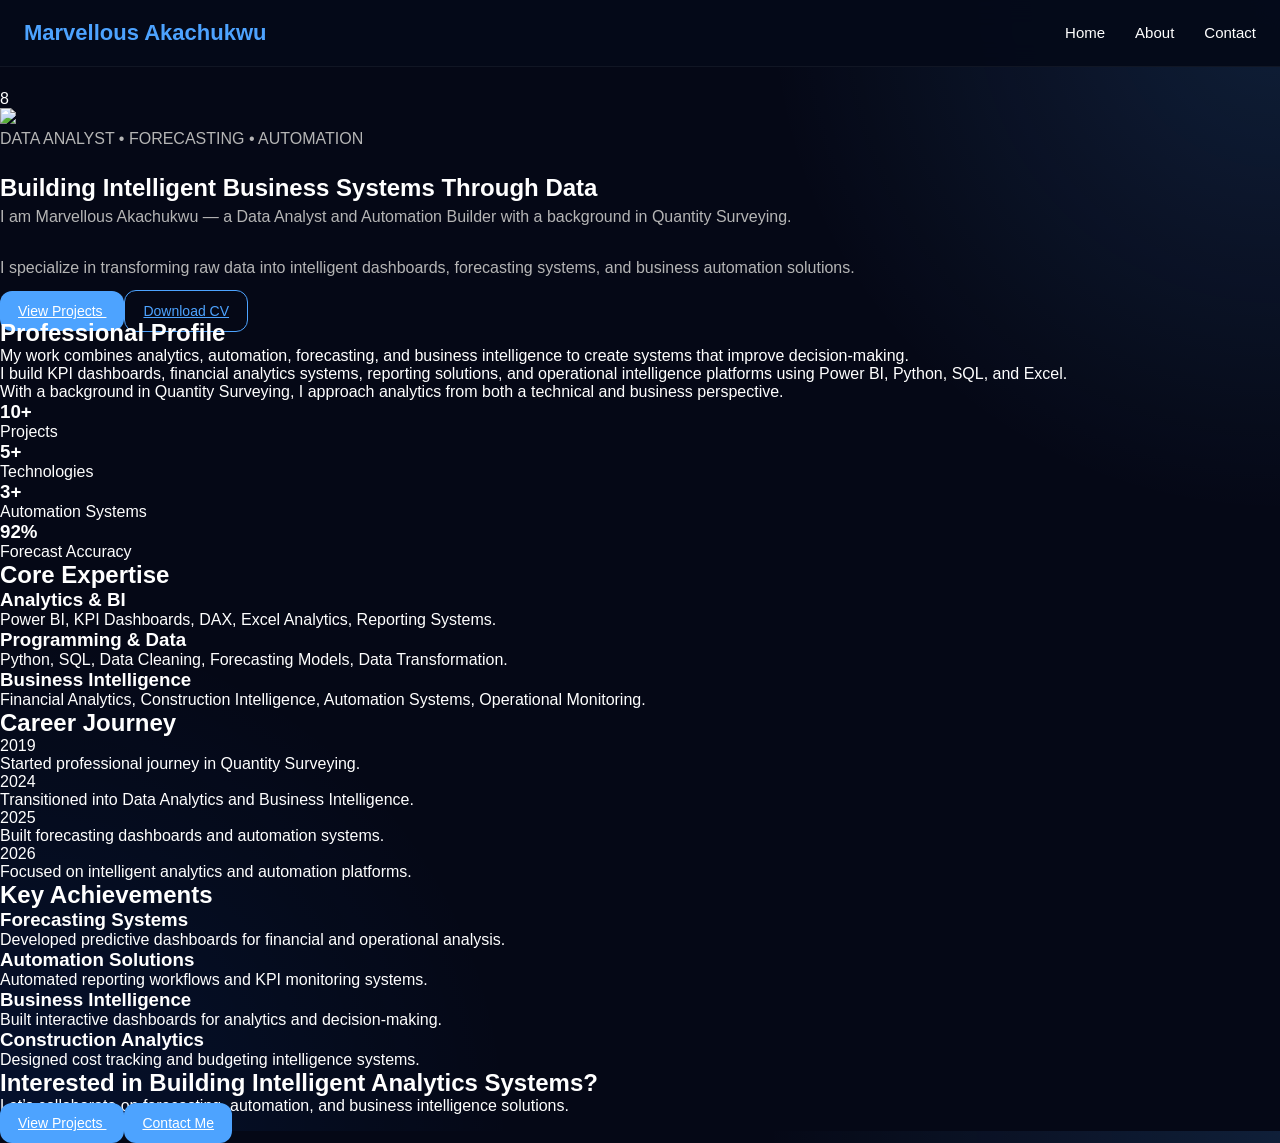
==== templates/about.html @ 8e018c5b "Update about.html" ====
8<!DOCTYPE html>
<html lang="en">
<head>

  <meta charset="UTF-8">
  <meta name="viewport" content="width=device-width, initial-scale=1.0">

  <title>About | Marvellous Akachukwu</title>

<link rel="stylesheet" href="/static/style.css">
</head>

<body>

<!-- NAVBAR -->
<nav>

  <h2 class="logo">Marvellous Akachukwu</h2>
  

  <ul class="nav-links">

  <li><a href="index.html">Home</a></li>

  <a href="about.html">About</a>

  <li><a href="contact.html">Contact</a></li>

</ul>


  <div class="menu-icon">
    ☰
  </div>

</nav>



<!-- ABOUT HERO -->
<section class="about-hero">

  <div class="about-image">

<img src="images/profile.png">

  </div>


  <div class="about-text">

    <p class="small-text">
      DATA ANALYST • FORECASTING • AUTOMATION
    </p>

    <h1>
      Building Intelligent Business Systems Through Data
    </h1>

    <p>
      I am Marvellous Akachukwu — a Data Analyst and
      Automation Builder with a background in Quantity
      Surveying.
    </p>

    <p>
      I specialize in transforming raw data into
      intelligent dashboards, forecasting systems,
      and business automation solutions.
    </p>

    <div class="about-buttons">

      <a href="index.html#projects" class="primary-btn">
        View Projects
      </a>

      <a href="#" class="secondary-btn">
        Download CV
      </a>

    </div>

  </div>

</section>



<!-- PROFESSIONAL PROFILE -->
<section class="profile-section">

  <div class="profile-grid">

    <!-- LEFT -->
    <div class="profile-text">

      <h2>Professional Profile</h2>

      <p>
        My work combines analytics, automation,
        forecasting, and business intelligence
        to create systems that improve decision-making.
      </p>

      <p>
        I build KPI dashboards, financial analytics
        systems, reporting solutions, and operational
        intelligence platforms using Power BI,
        Python, SQL, and Excel.
      </p>

      <p>
        With a background in Quantity Surveying,
        I approach analytics from both a technical
        and business perspective.
      </p>

    </div>


    <!-- RIGHT -->
    <div class="profile-stats">

      <div class="stat-card">
        <h3>10+</h3>
        <p>Projects</p>
      </div>

      <div class="stat-card">
        <h3>5+</h3>
        <p>Technologies</p>
      </div>

      <div class="stat-card">
        <h3>3+</h3>
        <p>Automation Systems</p>
      </div>

      <div class="stat-card">
        <h3>92%</h3>
        <p>Forecast Accuracy</p>
      </div>

    </div>

  </div>

</section>



<!-- EXPERTISE -->
<section class="expertise-section">

  <h2>Core Expertise</h2>

  <div class="expertise-grid">

    <div class="expertise-card">

      <h3>Analytics & BI</h3>

      <p>
        Power BI, KPI Dashboards,
        DAX, Excel Analytics,
        Reporting Systems.
      </p>

    </div>


    <div class="expertise-card">

      <h3>Programming & Data</h3>

      <p>
        Python, SQL,
        Data Cleaning,
        Forecasting Models,
        Data Transformation.
      </p>

    </div>


    <div class="expertise-card">

      <h3>Business Intelligence</h3>

      <p>
        Financial Analytics,
        Construction Intelligence,
        Automation Systems,
        Operational Monitoring.
      </p>

    </div>

  </div>

</section>



<!-- CAREER JOURNEY -->
<section class="journey-section">

  <h2>Career Journey</h2>

  <div class="timeline">

    <div class="timeline-item">

      <span>2019</span>

      <p>
        Started professional journey
        in Quantity Surveying.
      </p>

    </div>


    <div class="timeline-item">

      <span>2024</span>

      <p>
        Transitioned into Data Analytics
        and Business Intelligence.
      </p>

    </div>


    <div class="timeline-item">

      <span>2025</span>

      <p>
        Built forecasting dashboards
        and automation systems.
      </p>

    </div>


    <div class="timeline-item">

      <span>2026</span>

      <p>
        Focused on intelligent analytics
        and automation platforms.
      </p>

    </div>

  </div>

</section>



<!-- ACHIEVEMENTS -->
<section class="achievement-section">

  <h2>Key Achievements</h2>

  <div class="achievement-grid">

    <div class="achievement-card">

      <h3>Forecasting Systems</h3>

      <p>
        Developed predictive dashboards
        for financial and operational analysis.
      </p>

    </div>


    <div class="achievement-card">

      <h3>Automation Solutions</h3>

      <p>
        Automated reporting workflows
        and KPI monitoring systems.
      </p>

    </div>


    <div class="achievement-card">

      <h3>Business Intelligence</h3>

      <p>
        Built interactive dashboards
        for analytics and decision-making.
      </p>

    </div>


    <div class="achievement-card">

      <h3>Construction Analytics</h3>

      <p>
        Designed cost tracking and
        budgeting intelligence systems.
      </p>

    </div>

  </div>

</section>



<!-- CTA -->
<section class="cta-section">

  <h2>
    Interested in Building Intelligent Analytics Systems?
  </h2>

  <p>
    Let’s collaborate on forecasting,
    automation, and business intelligence solutions.
  </p>

  <div class="about-buttons">

    <a href="index.html#projects" class="primary-btn">
      View Projects
    </a>

    <a  href="contact.html" class="primary-btn">
      Contact Me
    </a>

  </div>

</section>

<script src="script.js"></script>
</body>
</html>
---- static/style.css ----
/* ── RESET ── */
*{
  margin:0;
  padding:0;
  box-sizing:border-box;
  font-family:Arial, sans-serif;
}

/* ── BODY ── */
body{
  background:
    radial-gradient(circle at top right, rgba(77,163,255,0.15), transparent 30%),
    radial-gradient(circle at bottom left, rgba(0,102,255,0.1), transparent 30%),
    #050816;
  color:white;
  overflow-x:hidden;
  padding-top:90px;
}

/* ── NAVBAR ── */
nav{
  position:fixed;
  top:0; left:0;
  width:100%;
  display:flex;
  justify-content:space-between;
  align-items:center;
  padding:20px 24px;
  background:rgba(5,10,25,0.95);
  backdrop-filter:blur(12px);
  z-index:9999;
  border-bottom:1px solid rgba(255,255,255,0.05);
}

.logo{
  color:#4da3ff;
  font-size:22px;
  font-weight:bold;
}

/* NAV LINKS — hidden by default (mobile first) */
.nav-links{
  display:none;
  gap:25px;
  list-style:none;
}

.nav-links a{
  text-decoration:none;
  color:white;
  font-size:15px;
  transition:0.3s;
}

.nav-links a:hover{ color:#4da3ff; }

/* MENU ICON — visible by default (mobile first) */
.menu-icon{
  display:block;
  font-size:32px;
  color:white;
  cursor:pointer;
}

/* Mobile dropdown when active */
.nav-links.active{
  display:flex;
  flex-direction:column;
  position:absolute;
  top:80px;
  right:20px;
  background:#081120;
  width:200px;
  border-radius:16px;
  padding:20px;
  gap:20px;
  z-index:9998;
}

/* ── HERO — mobile first ── */
.hero{
  display:flex;
  flex-direction:column;
  gap:20px;
  padding:20px 20px;
  min-height:auto;
}

.small-text{
  color:#4da3ff;
  margin-bottom:10px;
  font-size:13px;
}

.hero h1{
  font-size:28px;
  line-height:1.3;
  margin-bottom:15px;
}

.hero span{ color:#4da3ff; }

.description{
  color:#b5b5b5;
  line-height:1.7;
  margin-bottom:20px;
  font-size:15px;
}

.buttons{
  display:flex;
  gap:12px;
  flex-wrap:wrap;
}

.primary-btn,
.secondary-btn{
  padding:12px 18px;
  border:none;
  border-radius:12px;
  font-size:14px;
  cursor:pointer;
}

.primary-btn{
  background:#4da3ff;
  color:white;
}

.secondary-btn{
  background:transparent;
  border:1px solid #4da3ff;
  color:#4da3ff;
}

/* HERO IMAGE */
.hero-image{
  display:flex;
  justify-content:center;
}

.hero-image img{
  width:180px;
  height:180px;
  object-fit:cover;
  border-radius:50%;
  border:3px solid rgba(77,163,255,0.4);
  box-shadow:0 0 40px rgba(77,163,255,0.2);
}

/* ── GLOW LINE ── */
.glow-line{
  width:100%;
  height:2px;
  background:linear-gradient(to right, transparent,#4da3ff,transparent);
  margin-top:30px;
  opacity:0.7;
}

/* ── DASHBOARD PREVIEW ── */
.dashboard-preview{
  margin-top:20px;
  display:flex;
  flex-direction:column;
  gap:15px;
  padding:0 20px;
}

.dashboard-card{
  background:rgba(255,255,255,0.05);
  border:1px solid rgba(77,163,255,0.15);
  padding:20px;
  border-radius:20px;
  backdrop-filter:blur(12px);
  transition:0.3s;
}

.dashboard-card:hover{
  transform:translateY(-5px);
  box-shadow:0 0 20px rgba(77,163,255,0.2);
}

.dashboard-card h4{
  color:#4da3ff;
  margin-bottom:10px;
}

.dashboard-card p{
  font-size:22px;
  font-weight:bold;
}

/* ── FLOATING CARD ── */
.floating-card{
  margin:20px;
  background:rgba(255,255,255,0.05);
  border:1px solid rgba(255,255,255,0.1);
  padding:20px;
  border-radius:20px;
  backdrop-filter:blur(10px);
}

/* ── METRICS ── */
.metrics{
  display:flex;
  flex-direction:column;
  padding:20px;
  gap:15px;
}

.metric-card{
  background:#0d1326;
  padding:20px;
  border-radius:20px;
  text-align:center;
}

.metric-card h2{
  color:#4da3ff;
  margin-bottom:10px;
  font-size:26px;
}

/* ── PROJECTS ── */
.projects{ padding:20px; }

.projects h2{ margin-bottom:20px; }

.project-slider{
  display:flex;
  gap:15px;
  overflow-x:auto;
  scroll-behavior:smooth;
  scrollbar-width:none;
  padding-bottom:10px;
}

.project-slider::-webkit-scrollbar{ display:none; }

.project-card{
  min-width:85%;
  max-width:85%;
  background:rgba(255,255,255,0.04);
  border:1px solid rgba(255,255,255,0.05);
  border-radius:24px;
  padding:16px;
  flex-shrink:0;
  backdrop-filter:blur(12px);
  transition:0.4s;
}

.project-card:hover{
  transform:translateY(-5px);
  box-shadow:0 0 25px rgba(77,163,255,0.15);
}

.project-card img{
  width:100%;
  border-radius:15px;
  margin-bottom:18px;
}

.project-card h3{ margin-bottom:12px; }

.project-card p{
  color:#b5b5b5;
  line-height:1.6;
}

.tags{
  display:flex;
  flex-wrap:wrap;
  gap:10px;
  margin-top:20px;
}

.tags span{
  padding:8px 14px;
  border-radius:30px;
  background:rgba(77,163,255,0.08);
  color:#4da3ff;
  font-size:14px;
  border:1px solid rgba(77,163,255,0.15);
}

/* ── TECH STACK ── */
.tech-stack{ padding:20px; }

.tech-stack h2{ margin-bottom:20px; }

.stack-container{
  display:flex;
  flex-wrap:wrap;
  gap:15px;
}

.stack-item{
  padding:12px 18px;
  border-radius:40px;
  background:rgba(255,255,255,0.05);
  border:1px solid rgba(77,163,255,0.2);
  color:#4da3ff;
  font-weight:bold;
  backdrop-filter:blur(10px);
}

/* ── SERVICES ── */
.services{ padding:20px; }

.services h2{ margin-bottom:20px; }

.service-card{
  background:rgba(255,255,255,0.04);
  border:1px solid rgba(255,255,255,0.05);
  padding:25px;
  border-radius:24px;
  margin-bottom:20px;
  backdrop-filter:blur(12px);
}

.service-card h3{
  color:#4da3ff;
  margin-bottom:12px;
  font-size:20px;
}

.service-card p{
  color:#b5b5b5;
  line-height:1.7;
}

/* ── ABOUT ── */
.about{ padding:40px 20px; }

.about h2{
  font-size:32px;
  margin-bottom:20px;
}

.about-container{
  background:rgba(255,255,255,0.03);
  border:1px solid rgba(255,255,255,0.05);
  border-radius:24px;
  padding:24px;
  backdrop-filter:blur(10px);
}

.about-text p{
  color:#b5b5b5;
  line-height:1.9;
  margin-bottom:20px;
  font-size:16px;
}

.about-text span{
  color:#4da3ff;
  font-weight:bold;
}


/* ══════════════════════════════════════
   DESKTOP  (min-width: 900px)
   Triggers on:
   - Actual desktop/laptop screens
   - Firefox Android Desktop mode (changes viewport)
   Does NOT trigger on:
   - Chrome Android Desktop mode (viewport stays narrow)
══════════════════════════════════════ */
@media(min-width:900px){

  /* NAVBAR */
  .nav-links{
    display:flex !important;
    flex-direction:row;
    position:static;
    background:none;
    width:auto;
    padding:0;
    gap:30px;
  }

  .nav-links.active{
    flex-direction:row;
    position:static;
    background:none;
    width:auto;
    padding:0;
  }

  .menu-icon{ display:none !important; }

  /* HERO */
  .hero{
    flex-direction:row;
    justify-content:space-between;
    align-items:center;
    padding:80px;
    gap:60px;
    min-height:80vh;
  }

  .hero-text{ flex:1; }

  .hero h1{ font-size:52px; }

  .hero-image{
    flex:1;
    justify-content:center;
  }

  .hero-image img{
    width:350px;
    height:350px;
  }

  /* DASHBOARD */
  .dashboard-preview{
    flex-direction:row;
    padding:0 80px;
  }

  /* METRICS */
  .metrics{
    flex-direction:row;
    justify-content:center;
    padding:40px 80px;
  }

  .metric-card{ flex:1; }

  /* PROJECTS */
  .projects{ padding:40px 80px; }

  .project-card{
    min-width:420px;
    max-width:420px;
  }

  /* TECH STACK */
  .tech-stack{ padding:40px 80px; }
  .stack-container{ justify-content:center; }

  /* SERVICES */
  .services{
    display:grid;
    grid-template-columns:1fr 1fr;
    gap:25px;
    padding:40px 80px;
  }

  .services h2{ grid-column:1 / -1; }

  .service-card{ margin-bottom:0; }
}


/* ══════════════════════════════════════
   CHROME ANDROID DESKTOP MODE
   Applied automatically by script.js
   when Chrome Desktop mode is detected
══════════════════════════════════════ */
body.desktop-mode .nav-links{
  display:flex !important;
  flex-direction:row;
  position:static;
  background:none;
  width:auto;
  padding:0;
  gap:25px;
}

body.desktop-mode .menu-icon{ display:none !important; }

body.desktop-mode .hero{
  flex-direction:row;
  justify-content:space-between;
  align-items:center;
  padding:60px 40px;
  gap:40px;
  min-height:80vh;
}

body.desktop-mode .hero-text{ flex:1; }

body.desktop-mode .hero h1{ font-size:42px; }

body.desktop-mode .hero-image{
  flex:1;
  justify-content:center;
}

body.desktop-mode .hero-image img{
  width:280px;
  height:280px;
}

body.desktop-mode .dashboard-preview{
  flex-direction:row;
  padding:0 40px;
}

body.desktop-mode .metrics{
  flex-direction:row;
  justify-content:center;
  padding:40px;
}

body.desktop-mode .metric-card{ flex:1; }

body.desktop-mode .projects{ padding:40px; }

body.desktop-mode .project-card{
  min-width:300px;
  max-width:300px;
}

body.desktop-mode .tech-stack{ padding:40px; }
body.desktop-mode .stack-container{ justify-content:center; }

body.desktop-mode .services{
  display:grid;
  grid-template-columns:1fr 1fr;
  gap:20px;
  padding:40px;
}

body.desktop-mode .services h2{ grid-column:1 / -1; }
body.desktop-mode .service-card{ margin-bottom:0; }


/* ══════════════════════════════════════
   UPDATED DESKTOP MODE — matches Firefox
══════════════════════════════════════ */

/* Remove big empty space above hero */
body.desktop-mode .hero{
  flex-direction:row !important;
  justify-content:space-between !important;
  align-items:center !important;
  padding:40px 30px !important;
  gap:30px !important;
  min-height:auto !important;
}

body.desktop-mode .hero-text{
  flex:1.5 !important;
}

body.desktop-mode .hero h1{
  font-size:32px !important;
  line-height:1.3 !important;
}

body.desktop-mode .description{
  font-size:13px !important;
  line-height:1.6 !important;
}

body.desktop-mode .buttons{
  flex-direction:row !important;
  gap:10px !important;
}

body.desktop-mode .hero-image{
  flex:1 !important;
  justify-content:center !important;
}

body.desktop-mode .hero-image img{
  width:200px !important;
  height:200px !important;
}

/* Dashboard cards row */
body.desktop-mode .dashboard-preview{
  flex-direction:row !important;
  padding:0 30px !important;
  gap:12px !important;
}

body.desktop-mode .dashboard-card{
  flex:1 !important;
  padding:15px !important;
}

/* Metrics row */
body.desktop-mode .metrics{
  flex-direction:row !important;
  padding:20px 30px !important;
  gap:12px !important;
}

body.desktop-mode .metric-card{
  flex:1 !important;
  padding:15px !important;
}

/* Projects — show 3 cards visible */
body.desktop-mode .projects{
  padding:30px !important;
}

body.desktop-mode .project-card{
  min-width:220px !important;
  max-width:220px !important;
}

/* Tech stack */
body.desktop-mode .tech-stack{
  padding:30px !important;
}

body.desktop-mode .stack-container{
  justify-content:center !important;
}

/* Services 2 column */
body.desktop-mode .services{
  display:grid !important;
  grid-template-columns:1fr 1fr !important;
  gap:15px !important;
  padding:30px !important;
}

body.desktop-mode .services h2{
  grid-column:1 / -1 !important;
}

body.desktop-mode .service-card{
  margin-bottom:0 !important;
}
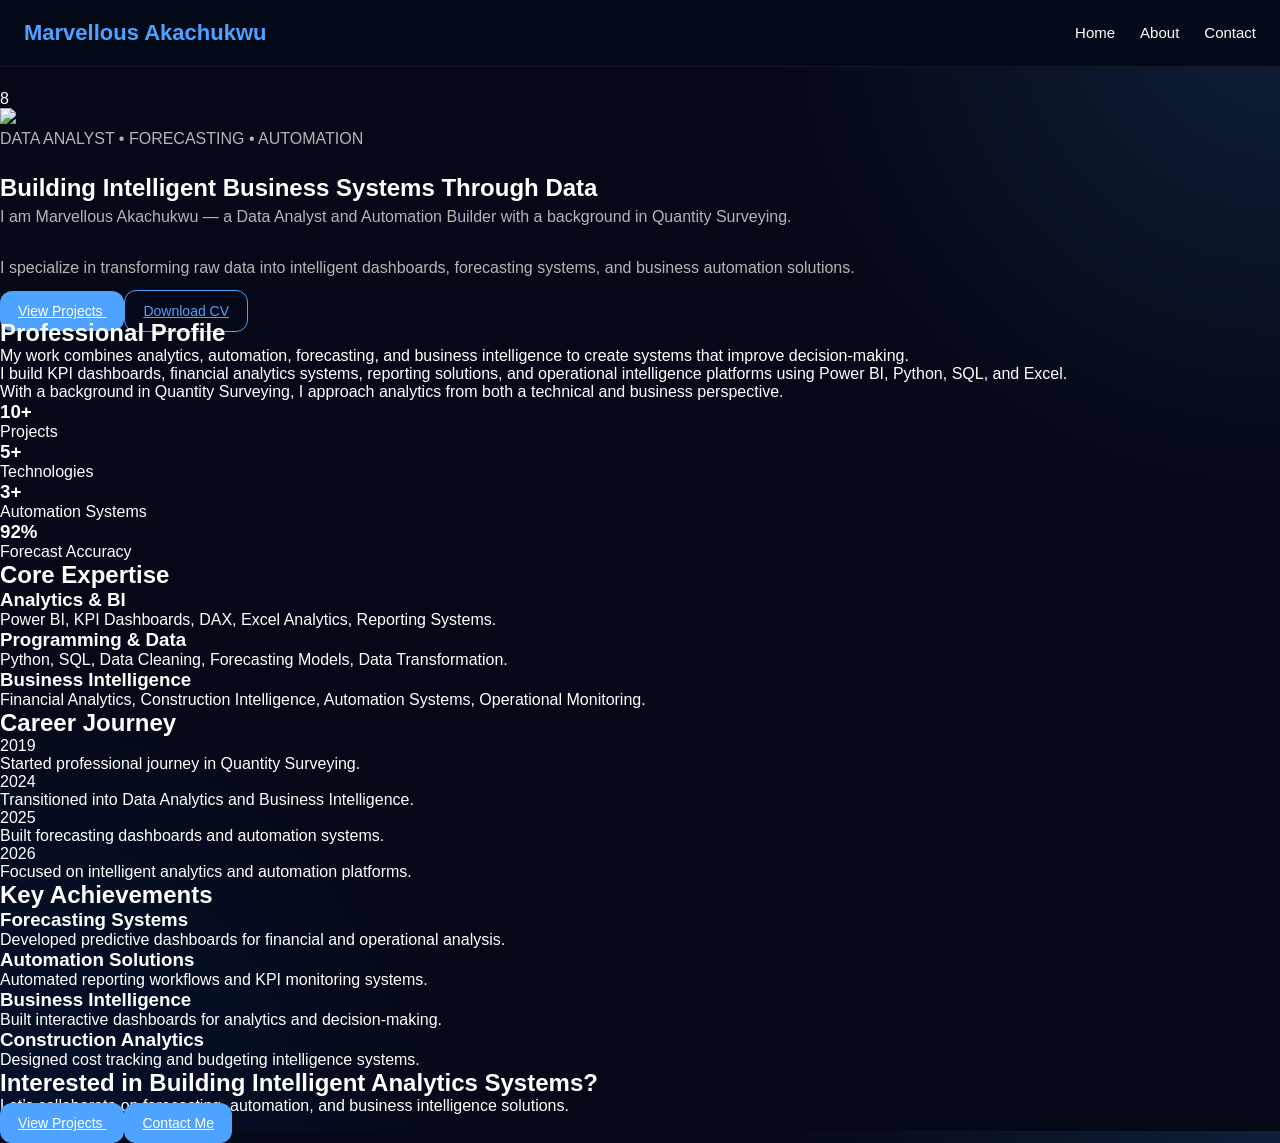
==== commit a7449ebc: "Update about.html" ====
--- a/templates/about.html
+++ b/templates/about.html
@@ -348,7 +348,8 @@
   </div>
 
 </section>
-
-<script src="script.js"></script>
+  
+<script src="/static/script.js"></script>
+  
 </body>
 </html>
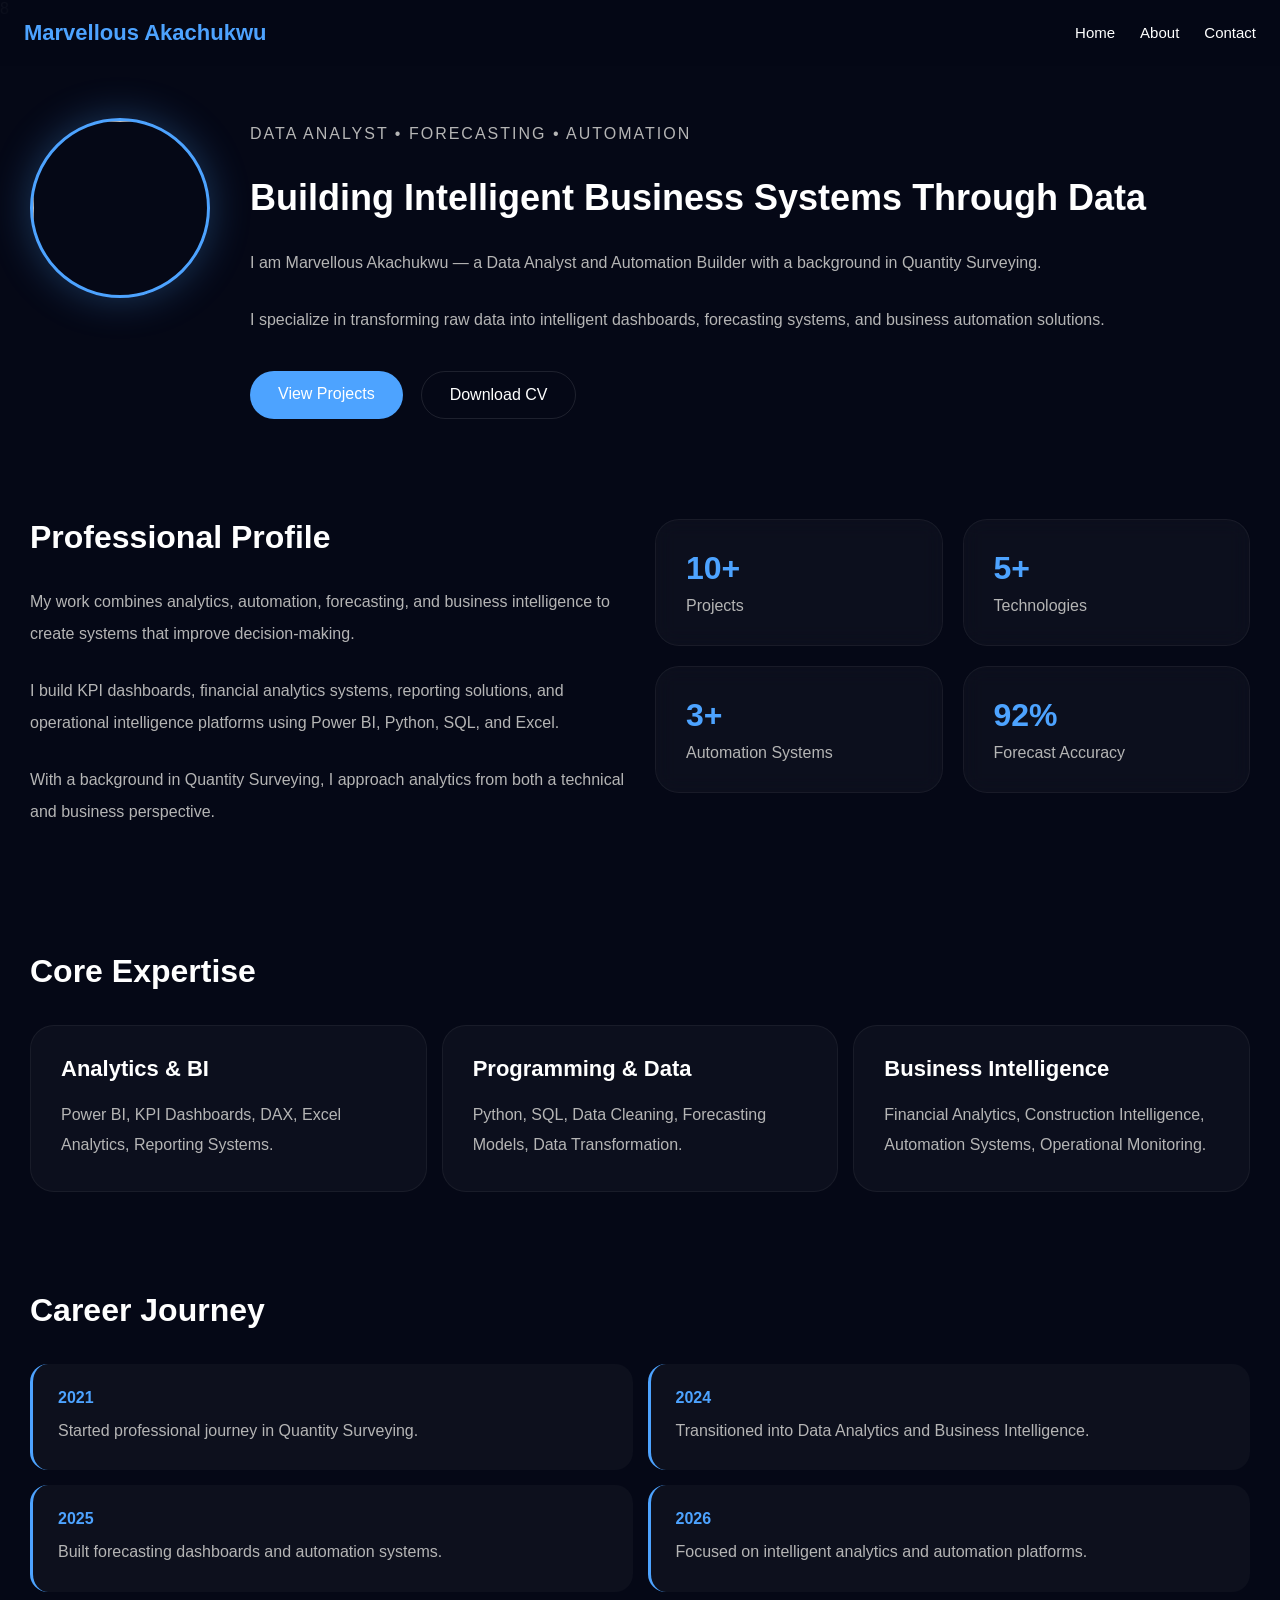
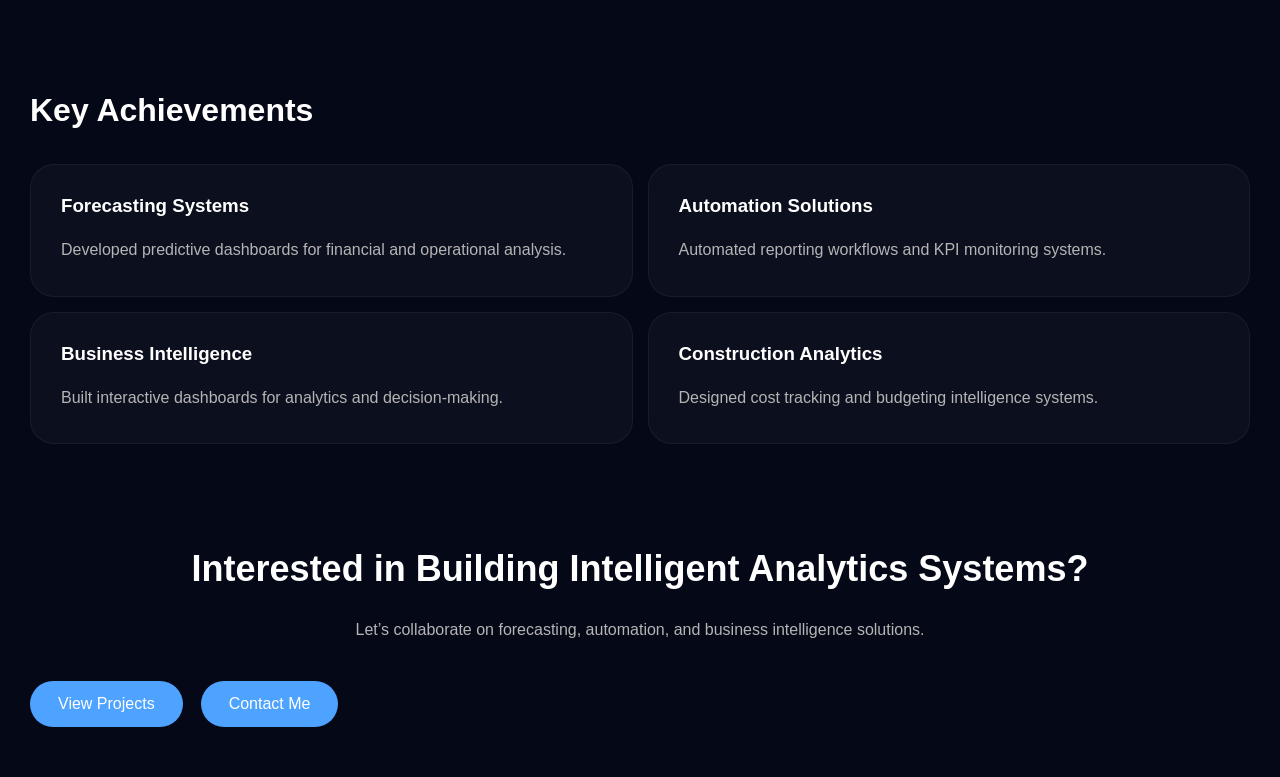
==== commit 63ba2892: "Update about.html" ====
--- a/templates/about.html
+++ b/templates/about.html
@@ -7,7 +7,7 @@
 
   <title>About | Marvellous Akachukwu</title>
 
-<link rel="stylesheet" href="/static/style.css">
+<link rel="stylesheet" href="/static/about.css">
 </head>
 
 <body>
@@ -20,11 +20,11 @@
 
   <ul class="nav-links">
 
-  <li><a href="index.html">Home</a></li>
-
-  <a href="about.html">About</a>
-
-  <li><a href="contact.html">Contact</a></li>
+  <li><a href="/">Home</a></li>
+
+  <a href="/about">About</a>
+
+  <li><a href="/contact">Contact</a></li>
 
 </ul>
 
@@ -42,7 +42,7 @@
 
   <div class="about-image">
 
-<img src="images/profile.png">
+<img src="/static/images/profile.png">
 
   </div>
 
@@ -212,7 +212,7 @@
 
     <div class="timeline-item">
 
-      <span>2019</span>
+      <span>2021</span>
 
       <p>
         Started professional journey
@@ -341,15 +341,14 @@
       View Projects
     </a>
 
-    <a  href="contact.html" class="primary-btn">
+    <a  href="/contact" class="primary-btn">
       Contact Me
     </a>
 
   </div>
 
 </section>
-  
+
 <script src="/static/script.js"></script>
-  
 </body>
 </html>
--- a/static/about.css
+++ b/static/about.css
@@ -0,0 +1,420 @@
+/* ── RESET ── */
+*{ margin:0; padding:0; box-sizing:border-box; }
+
+body{
+  background:#050816;
+  color:white;
+  font-family:Arial, sans-serif;
+  overflow-x:hidden;
+}
+
+/* ── NAVBAR ── */
+nav{
+  position:fixed;
+  top:0; left:0;
+  width:100%;
+  display:flex;
+  justify-content:space-between;
+  align-items:center;
+  padding:20px 24px;
+  background:rgba(5,8,22,0.95);
+  backdrop-filter:blur(12px);
+  z-index:999;
+}
+
+.logo{
+  color:#4da3ff;
+  font-size:22px;
+  font-weight:bold;
+}
+
+/* MOBILE FIRST — nav hidden, hamburger visible */
+.nav-links{
+  display:none;
+  gap:25px;
+  list-style:none;
+}
+
+.nav-links.active{
+  display:flex;
+  flex-direction:column;
+  position:absolute;
+  top:80px;
+  right:20px;
+  background:#081120;
+  width:200px;
+  border-radius:16px;
+  padding:20px;
+  gap:20px;
+  z-index:998;
+}
+
+.nav-links a{
+  text-decoration:none;
+  color:white;
+  font-size:15px;
+  transition:0.3s;
+}
+
+.nav-links a:hover{ color:#4da3ff; }
+
+.menu-icon{
+  display:block;
+  font-size:30px;
+  cursor:pointer;
+  color:white;
+}
+
+/* ── SECTIONS ── */
+section{ padding:80px 24px; }
+
+.small-text{
+  color:#4da3ff;
+  letter-spacing:2px;
+  margin-bottom:18px;
+  font-size:13px;
+}
+
+/* ── ABOUT HERO ── */
+.about-hero{
+  padding-top:140px;
+  display:flex;
+  flex-direction:column;
+  align-items:center;
+  gap:50px;
+}
+
+.about-image{ display:flex; justify-content:center; }
+
+.about-image img{
+  width:200px;
+  height:200px;
+  object-fit:cover;
+  border-radius:50%;
+  border:3px solid #4da3ff;
+  box-shadow:0 0 40px rgba(77,163,255,0.3);
+}
+
+.about-text{ max-width:650px; }
+
+.about-text h1{
+  font-size:32px;
+  line-height:1.3;
+  margin-bottom:25px;
+}
+
+.about-text p{
+  color:#b5b5b5;
+  line-height:2;
+  margin-bottom:25px;
+  font-size:16px;
+}
+
+/* ── BUTTONS ── */
+.about-buttons{
+  display:flex;
+  gap:18px;
+  flex-wrap:wrap;
+  margin-top:35px;
+}
+
+.primary-btn{
+  padding:14px 28px;
+  background:#4da3ff;
+  color:white;
+  border:none;
+  border-radius:40px;
+  text-decoration:none;
+  transition:0.3s;
+  cursor:pointer;
+}
+
+.primary-btn:hover{ transform:translateY(-3px); }
+
+.secondary-btn{
+  padding:14px 28px;
+  border:1px solid rgba(255,255,255,0.1);
+  border-radius:40px;
+  text-decoration:none;
+  color:white;
+  transition:0.3s;
+}
+
+.secondary-btn:hover{ background:rgba(255,255,255,0.05); }
+
+/* ── PROFILE ── */
+.profile-grid{
+  display:grid;
+  grid-template-columns:1fr;
+  gap:35px;
+}
+
+.profile-text{ max-width:650px; }
+
+.profile-text h2{
+  font-size:32px;
+  margin-bottom:30px;
+}
+
+.profile-text p{
+  color:#b5b5b5;
+  line-height:2;
+  margin-bottom:25px;
+}
+
+.profile-stats{
+  display:grid;
+  grid-template-columns:1fr 1fr;
+  gap:20px;
+}
+
+.stat-card{
+  background:rgba(255,255,255,0.03);
+  border:1px solid rgba(255,255,255,0.05);
+  border-radius:24px;
+  padding:30px;
+  backdrop-filter:blur(10px);
+}
+
+.stat-card h3{
+  font-size:32px;
+  color:#4da3ff;
+  margin-bottom:10px;
+}
+
+.stat-card p{ color:#b5b5b5; }
+
+/* ── EXPERTISE ── */
+.expertise-section h2{
+  font-size:32px;
+  margin-bottom:35px;
+}
+
+.expertise-grid{
+  display:grid;
+  grid-template-columns:1fr;
+  gap:25px;
+}
+
+.expertise-card{
+  background:rgba(255,255,255,0.03);
+  border:1px solid rgba(255,255,255,0.05);
+  border-radius:24px;
+  padding:30px;
+  transition:0.3s;
+}
+
+.expertise-card:hover{ transform:translateY(-5px); border-color:#4da3ff; }
+
+.expertise-card h3{ margin-bottom:18px; font-size:22px; }
+
+.expertise-card p{ color:#b5b5b5; line-height:1.9; }
+
+/* ── TIMELINE ── */
+.journey-section h2{ font-size:32px; margin-bottom:35px; }
+
+.timeline{ display:flex; flex-direction:column; gap:25px; }
+
+.timeline-item{
+  background:rgba(255,255,255,0.03);
+  border-left:3px solid #4da3ff;
+  padding:25px;
+  border-radius:18px;
+}
+
+.timeline-item span{
+  color:#4da3ff;
+  font-weight:bold;
+  display:block;
+  margin-bottom:10px;
+}
+
+.timeline-item p{ color:#b5b5b5; line-height:1.8; }
+
+/* ── ACHIEVEMENTS ── */
+.achievement-section h2{ font-size:32px; margin-bottom:35px; }
+
+.achievement-grid{
+  display:grid;
+  grid-template-columns:1fr;
+  gap:25px;
+}
+
+.achievement-card{
+  background:rgba(255,255,255,0.03);
+  border:1px solid rgba(255,255,255,0.05);
+  border-radius:24px;
+  padding:30px;
+  transition:0.3s;
+}
+
+.achievement-card:hover{ transform:translateY(-5px); border-color:#4da3ff; }
+.achievement-card h3{ margin-bottom:18px; }
+.achievement-card p{ color:#b5b5b5; line-height:1.9; }
+
+/* ── CTA ── */
+.cta-section{ text-align:center; }
+
+.cta-section h2{
+  font-size:36px;
+  line-height:1.4;
+  margin-bottom:20px;
+}
+
+.cta-section p{
+  color:#b5b5b5;
+  max-width:650px;
+  margin:auto;
+  line-height:2;
+  margin-bottom:35px;
+}
+
+/* ══════════════════════════════════════
+   DESKTOP MODE — added by script.js
+   when Chrome Desktop mode is detected
+══════════════════════════════════════ */
+body.desktop-mode .nav-links{
+  display:flex !important;
+  flex-direction:row;
+  position:static;
+  background:none;
+  width:auto;
+  padding:0;
+  gap:25px;
+}
+
+body.desktop-mode .menu-icon{ display:none !important; }
+
+body.desktop-mode section{ padding:80px 40px; }
+
+body.desktop-mode .about-hero{
+  flex-direction:row;
+  justify-content:center;
+  align-items:center;
+  padding-top:130px;
+  gap:50px;
+}
+
+body.desktop-mode .about-image img{
+  width:250px;
+  height:250px;
+}
+
+body.desktop-mode .about-text h1{ font-size:42px; }
+
+body.desktop-mode .profile-grid{
+  grid-template-columns:1fr 1fr;
+  align-items:start;
+}
+
+body.desktop-mode .expertise-grid{
+  grid-template-columns:repeat(3,1fr);
+}
+
+body.desktop-mode .achievement-grid{
+  grid-template-columns:repeat(2,1fr);
+}
+
+body.desktop-mode .timeline{
+  display:grid;
+  grid-template-columns:1fr 1fr;
+}
+
+/* ══════════════════════════════════════
+   FIREFOX DESKTOP MODE
+   (Firefox changes viewport width)
+══════════════════════════════════════ */
+@media(min-width:800px){
+  .nav-links{
+    display:flex !important;
+    flex-direction:row;
+    position:static;
+    background:none;
+    width:auto;
+    padding:0;
+    gap:25px;
+  }
+
+  .menu-icon{ display:none !important; }
+
+  .about-hero{
+    flex-direction:row;
+    justify-content:center;
+    align-items:center;
+    padding-top:130px;
+    gap:50px;
+  }
+
+  .about-image img{ width:250px; height:250px; }
+  .about-text h1{ font-size:42px; }
+
+  .profile-grid{
+    grid-template-columns:1fr 1fr;
+    align-items:start;
+  }
+
+  .expertise-grid{ grid-template-columns:repeat(3,1fr); }
+  .achievement-grid{ grid-template-columns:repeat(2,1fr); }
+
+  .timeline{
+    display:grid;
+    grid-template-columns:1fr 1fr;
+  }
+}
+
+
+/* ══════════════════════════════════════
+   UPDATED DESKTOP MODE — matches Firefox
+══════════════════════════════════════ */
+body.desktop-mode .about-hero{
+  flex-direction:row !important;
+  justify-content:flex-start !important;
+  align-items:flex-start !important;
+  padding-top:100px !important;
+  gap:40px !important;
+}
+
+body.desktop-mode .about-image img{
+  width:180px !important;
+  height:180px !important;
+}
+
+body.desktop-mode .about-text{
+  flex:1 !important;
+  max-width:100% !important;
+}
+
+body.desktop-mode .about-text h1{
+  font-size:36px !important;
+  line-height:1.3 !important;
+}
+
+body.desktop-mode .profile-grid{
+  grid-template-columns:1fr 1fr !important;
+  align-items:start !important;
+  gap:30px !important;
+}
+
+body.desktop-mode .profile-text{
+  max-width:100% !important;
+}
+
+body.desktop-mode .expertise-grid{
+  grid-template-columns:repeat(3,1fr) !important;
+  gap:15px !important;
+}
+
+body.desktop-mode .timeline{
+  display:grid !important;
+  grid-template-columns:1fr 1fr !important;
+  gap:15px !important;
+}
+
+body.desktop-mode .achievement-grid{
+  grid-template-columns:repeat(2,1fr) !important;
+  gap:15px !important;
+}
+
+body.desktop-mode section{
+  padding:50px 30px !important;
+}
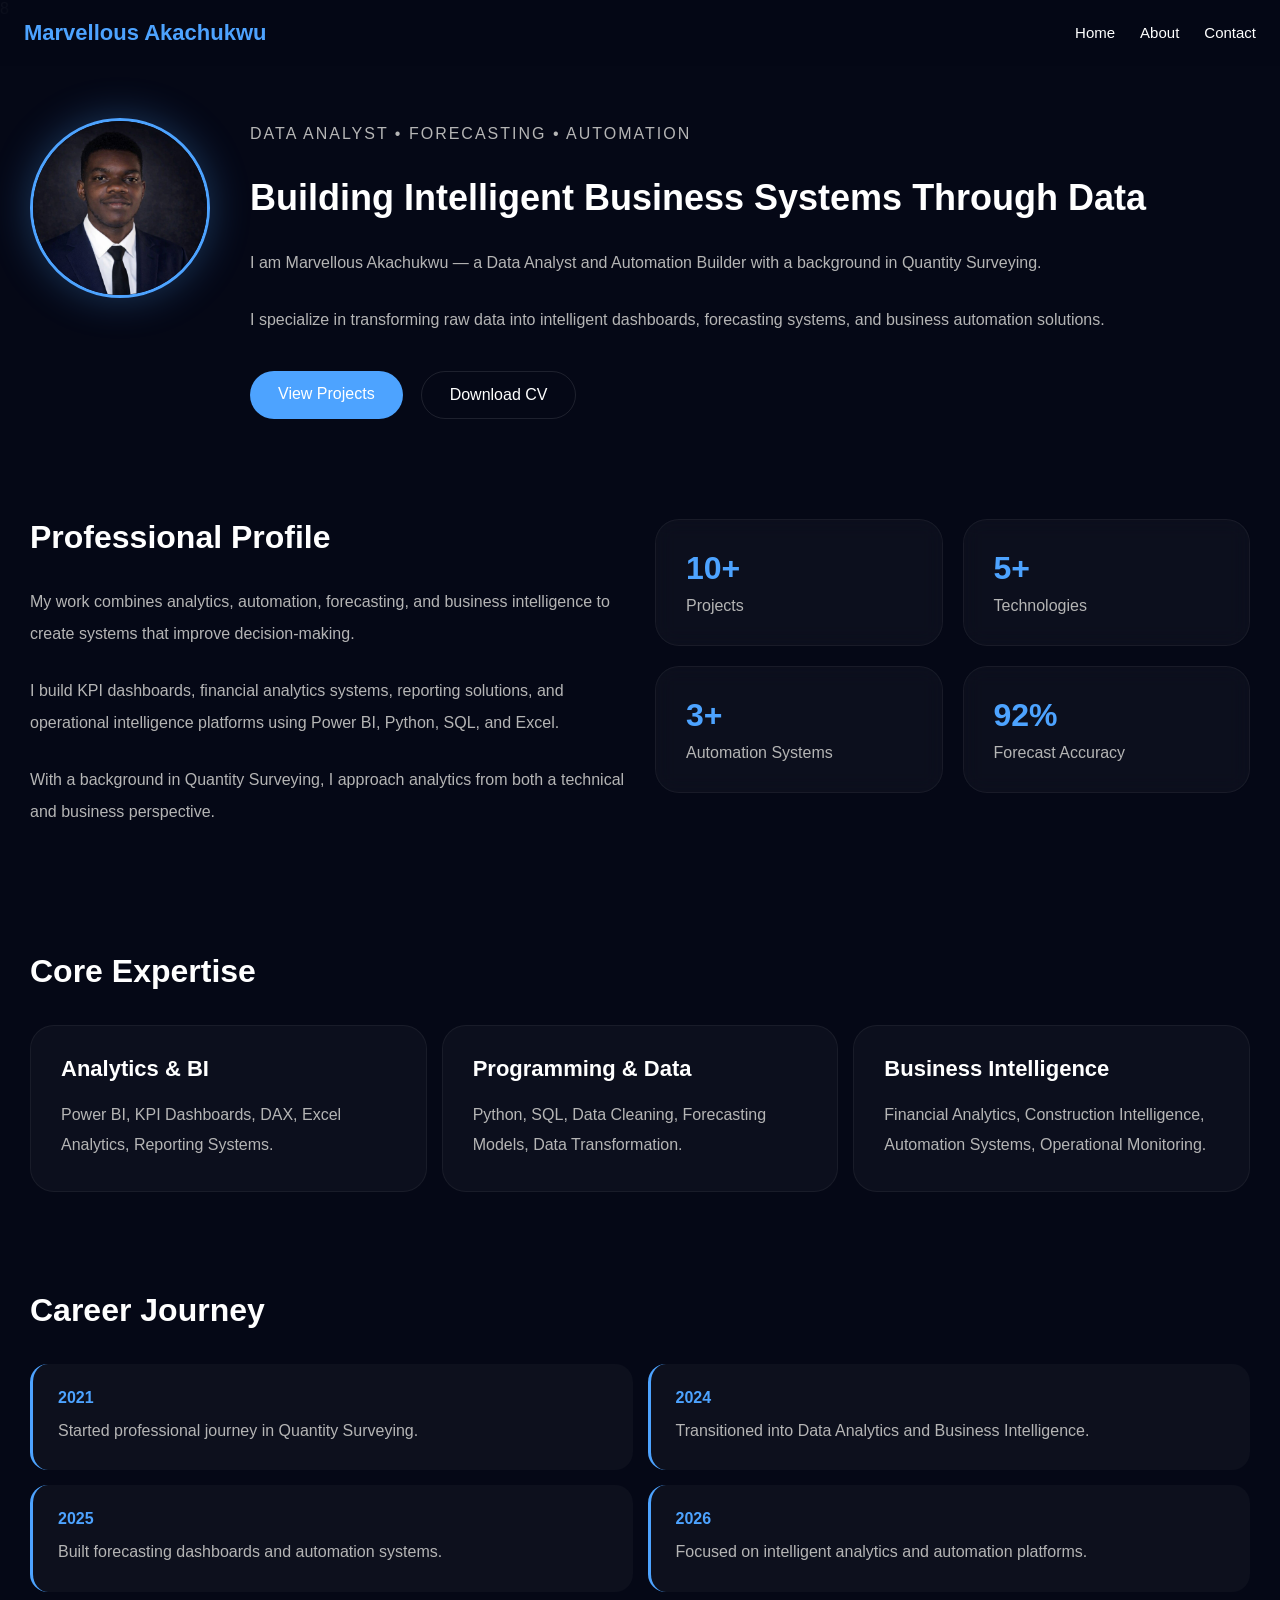
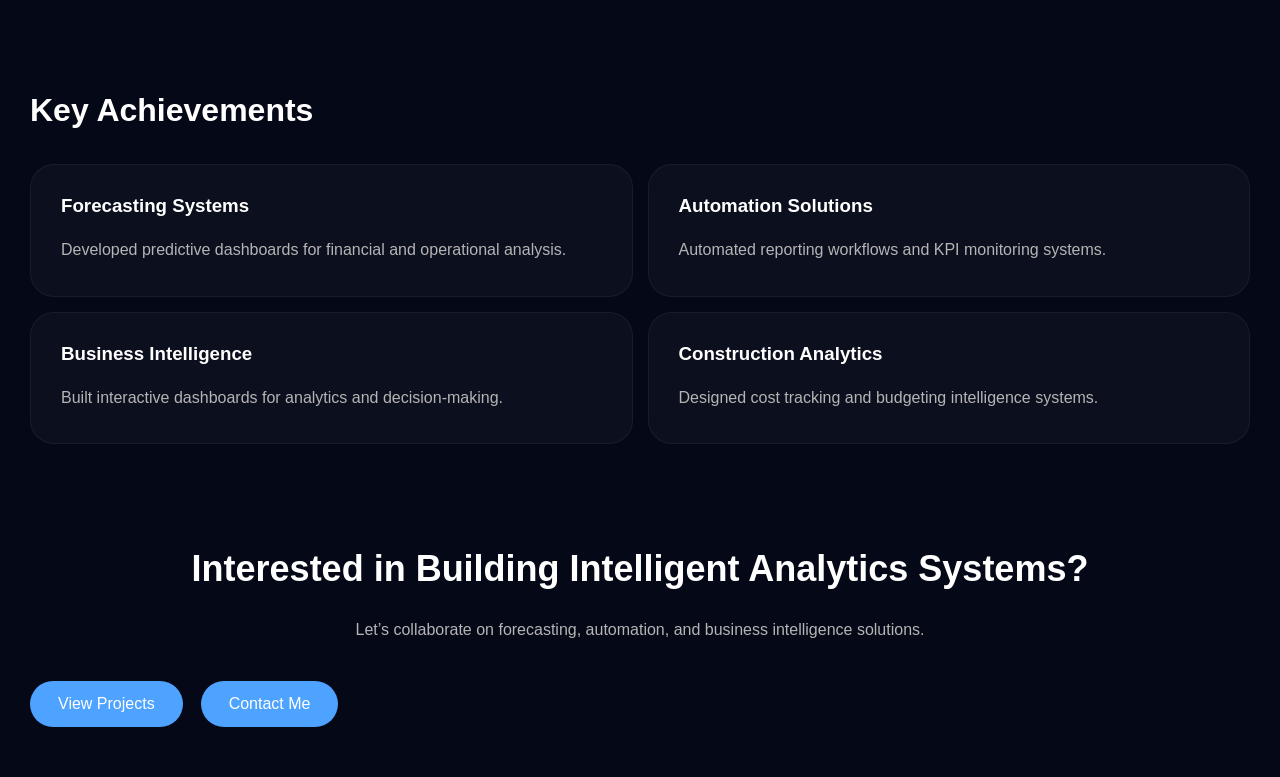
==== commit adaf024d: "Update about.html" ====
--- a/templates/about.html
+++ b/templates/about.html
@@ -8,6 +8,9 @@
   <title>About | Marvellous Akachukwu</title>
 
 <link rel="stylesheet" href="/static/about.css">
+
+  <link href="https://fonts.googleapis.com/css2?family=Lora:ital@1&display=swap" rel="stylesheet">
+  
 </head>
 
 <body>
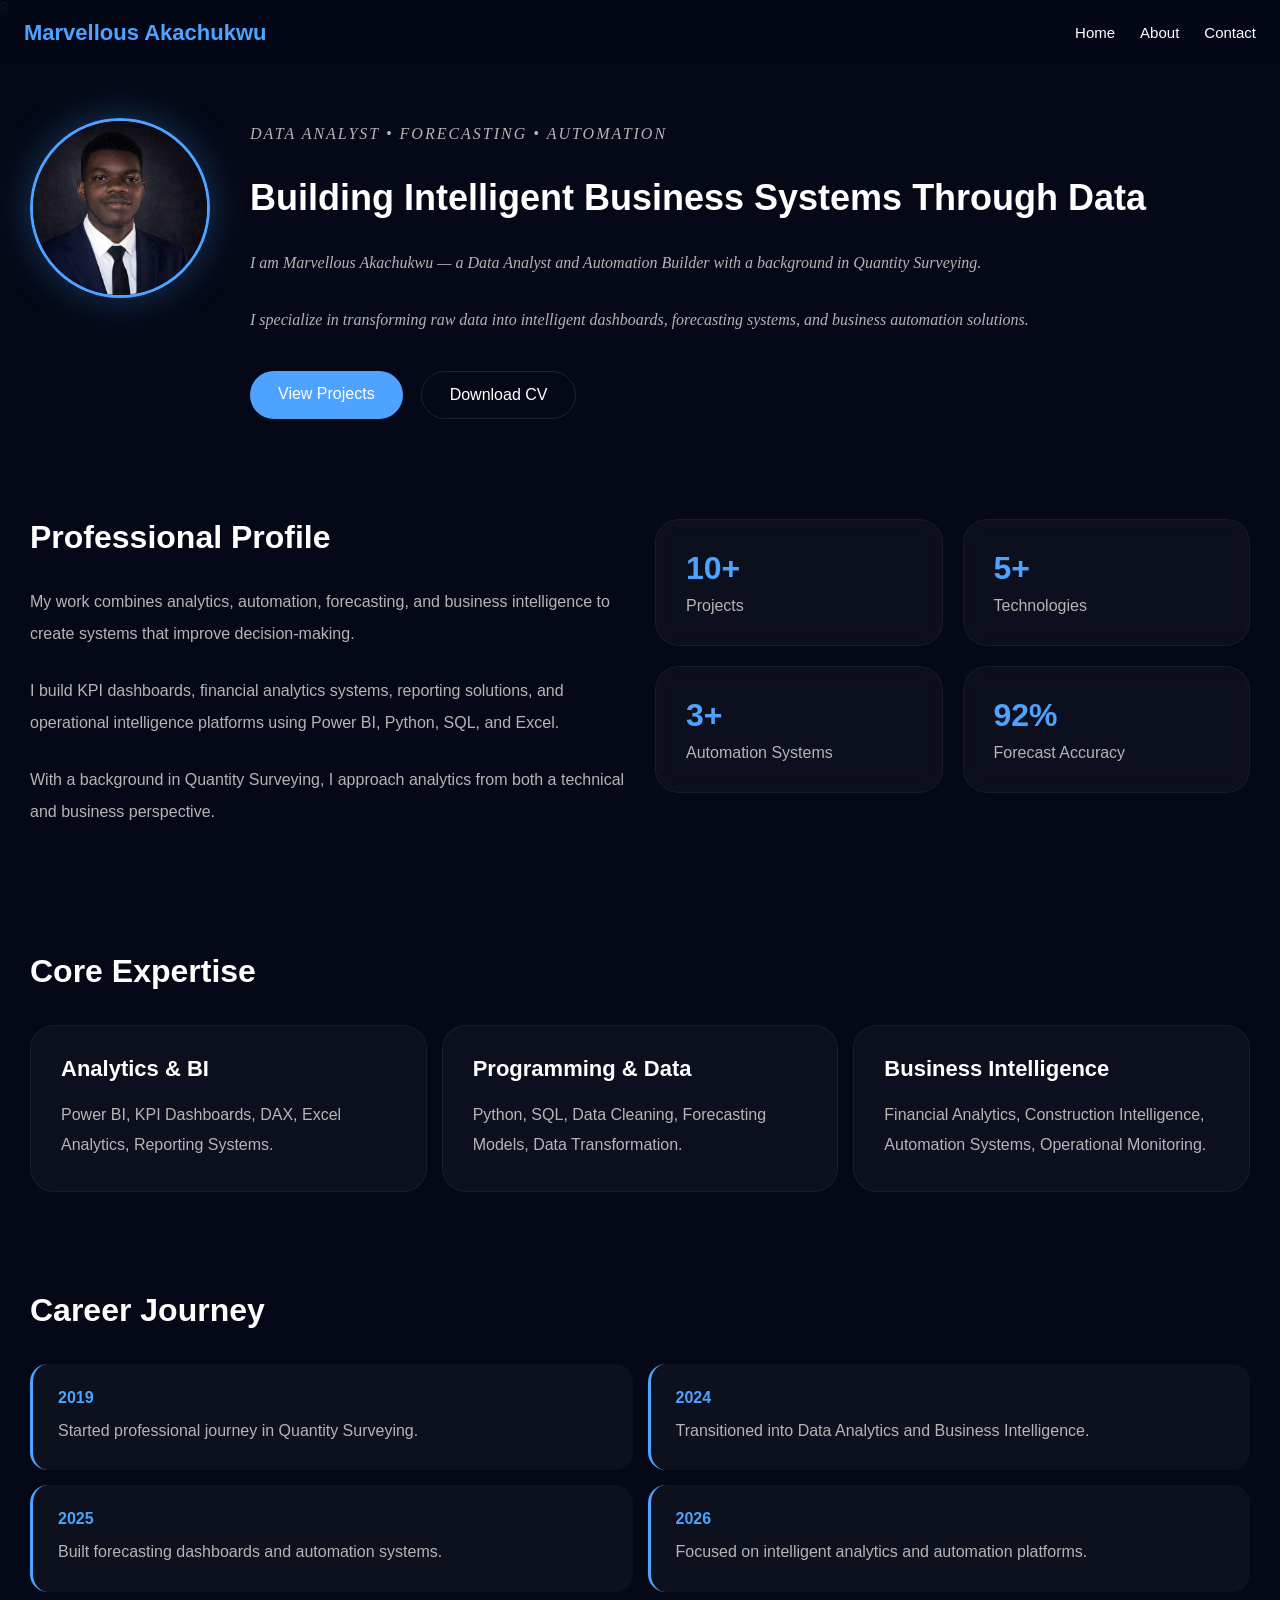
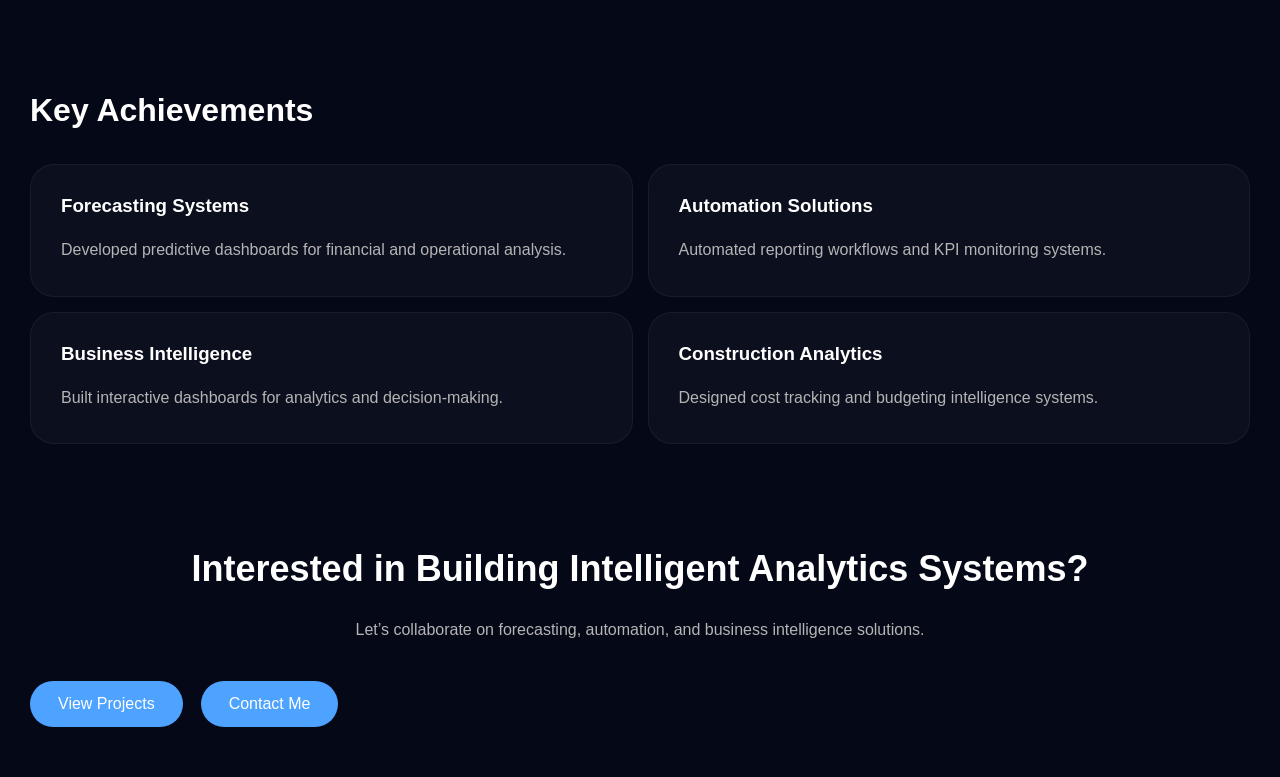
==== commit 9959308e: "Update about.html" ====
--- a/templates/about.html
+++ b/templates/about.html
@@ -215,7 +215,7 @@
 
     <div class="timeline-item">
 
-      <span>2021</span>
+      <span>2019</span>
 
       <p>
         Started professional journey
--- a/static/about.css
+++ b/static/about.css
@@ -21,6 +21,15 @@
   backdrop-filter:blur(12px);
   z-index:999;
 }
+
+.about-text p{
+  font-family: 'Lora', serif;
+  font-style: italic;
+  font-size: 16px;
+  line-height: 2;
+  color: #b5b5b5;
+}
+
 
 .logo{
   color:#4da3ff;
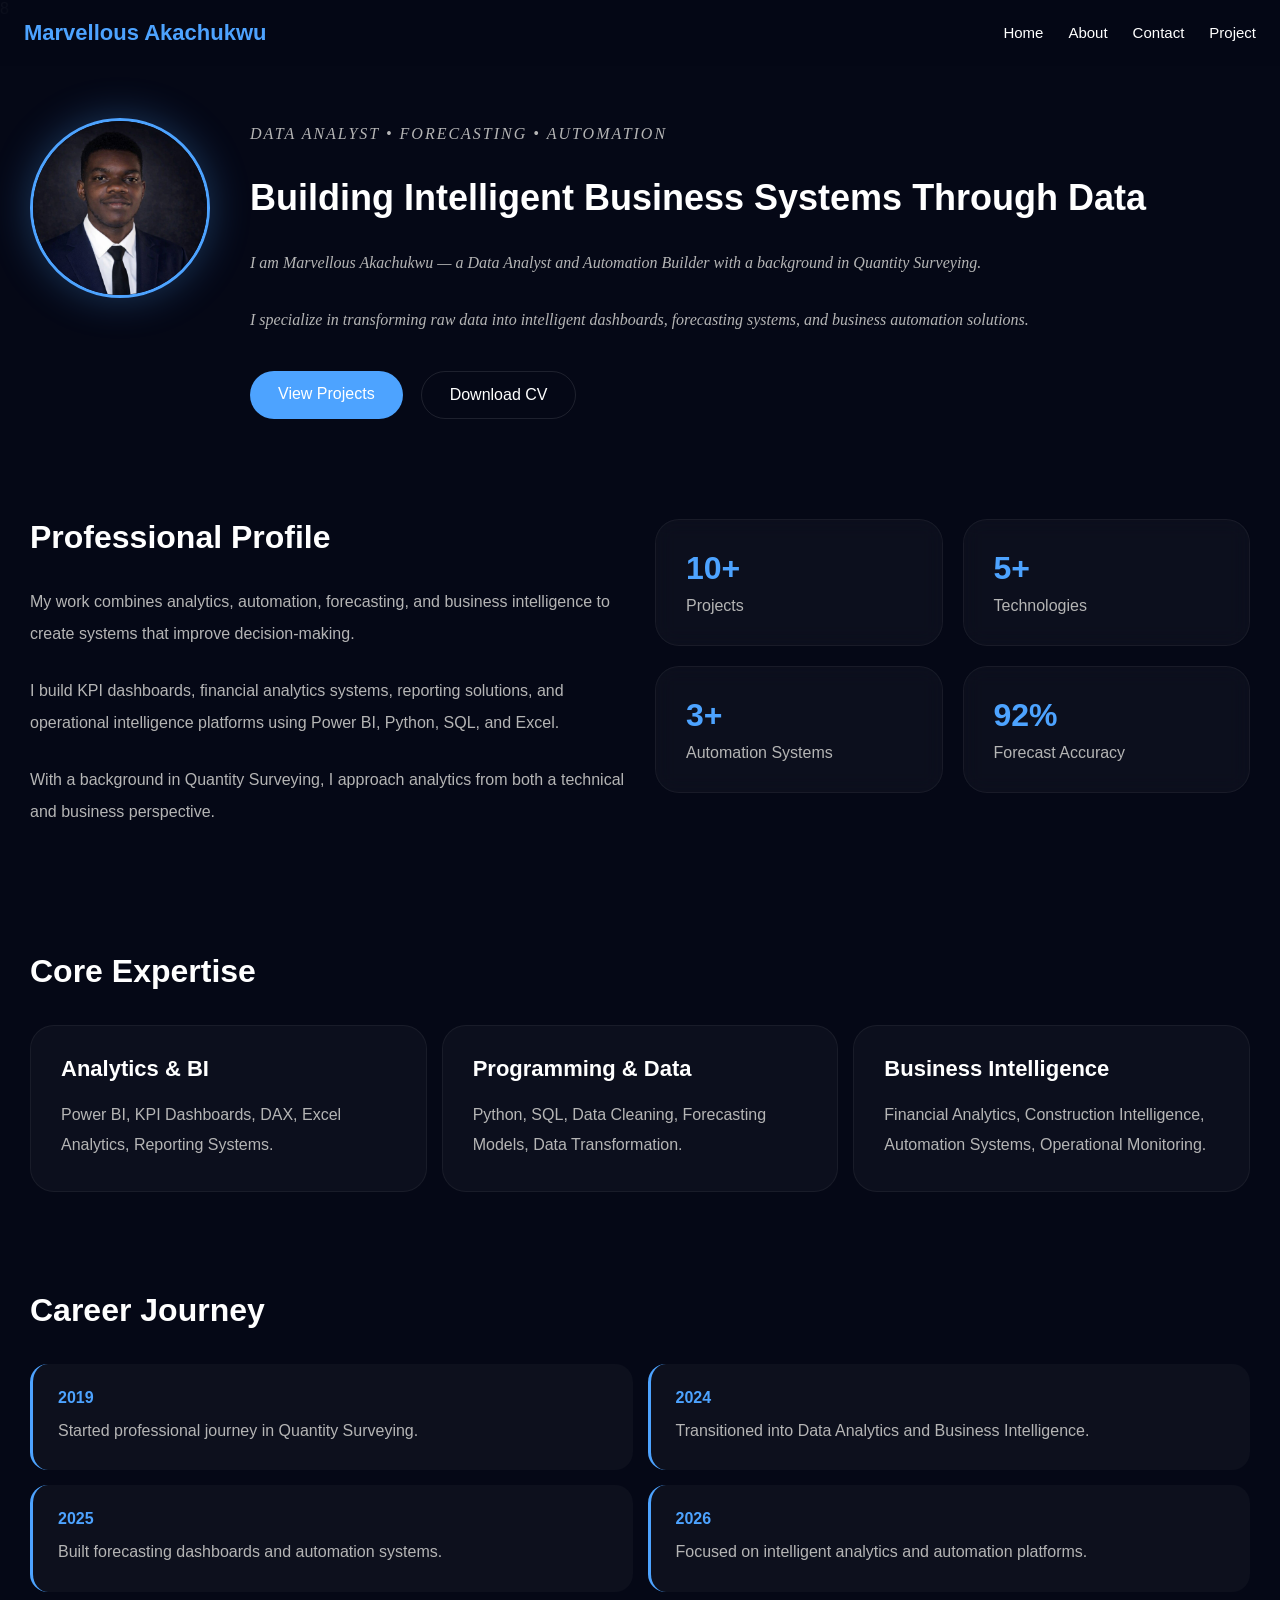
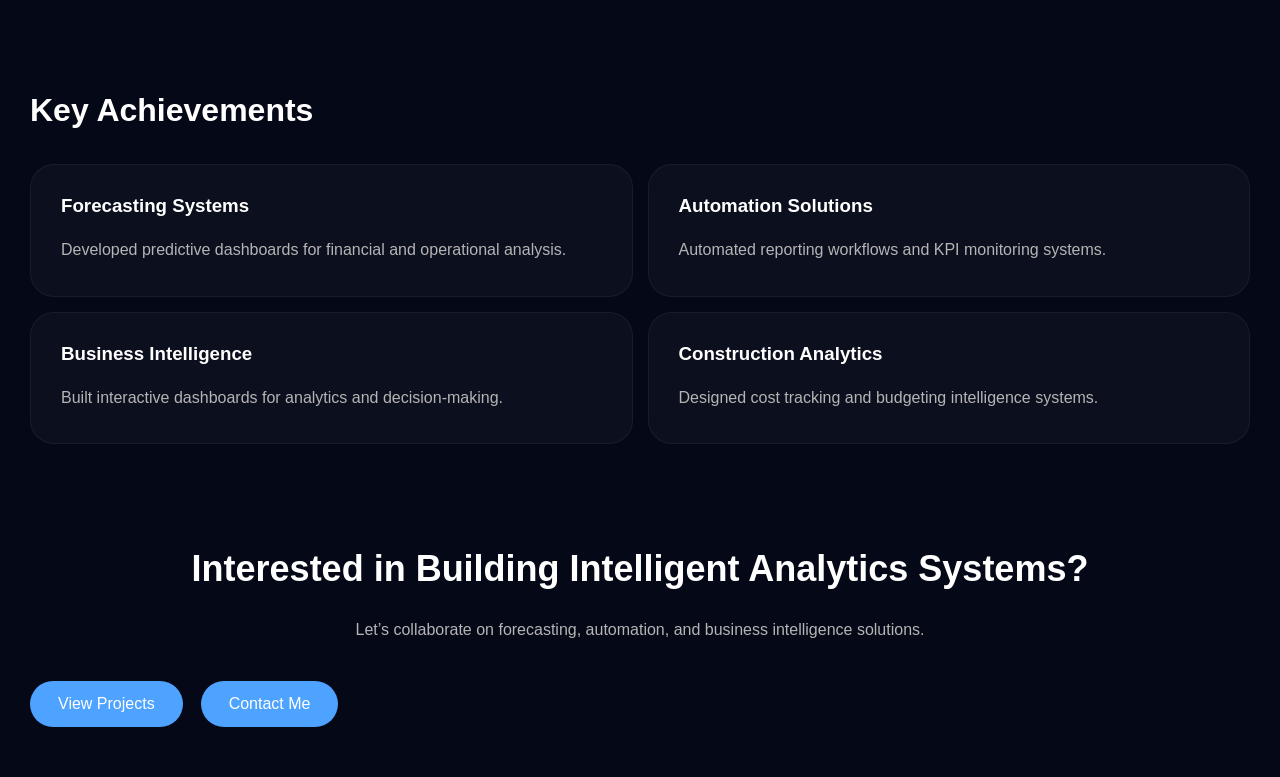
==== commit b6f25e8f: "Update about.html" ====
--- a/templates/about.html
+++ b/templates/about.html
@@ -28,6 +28,8 @@
   <a href="/about">About</a>
 
   <li><a href="/contact">Contact</a></li>
+
+  <li><a href="/project">Project</a></li>
 
 </ul>
 
